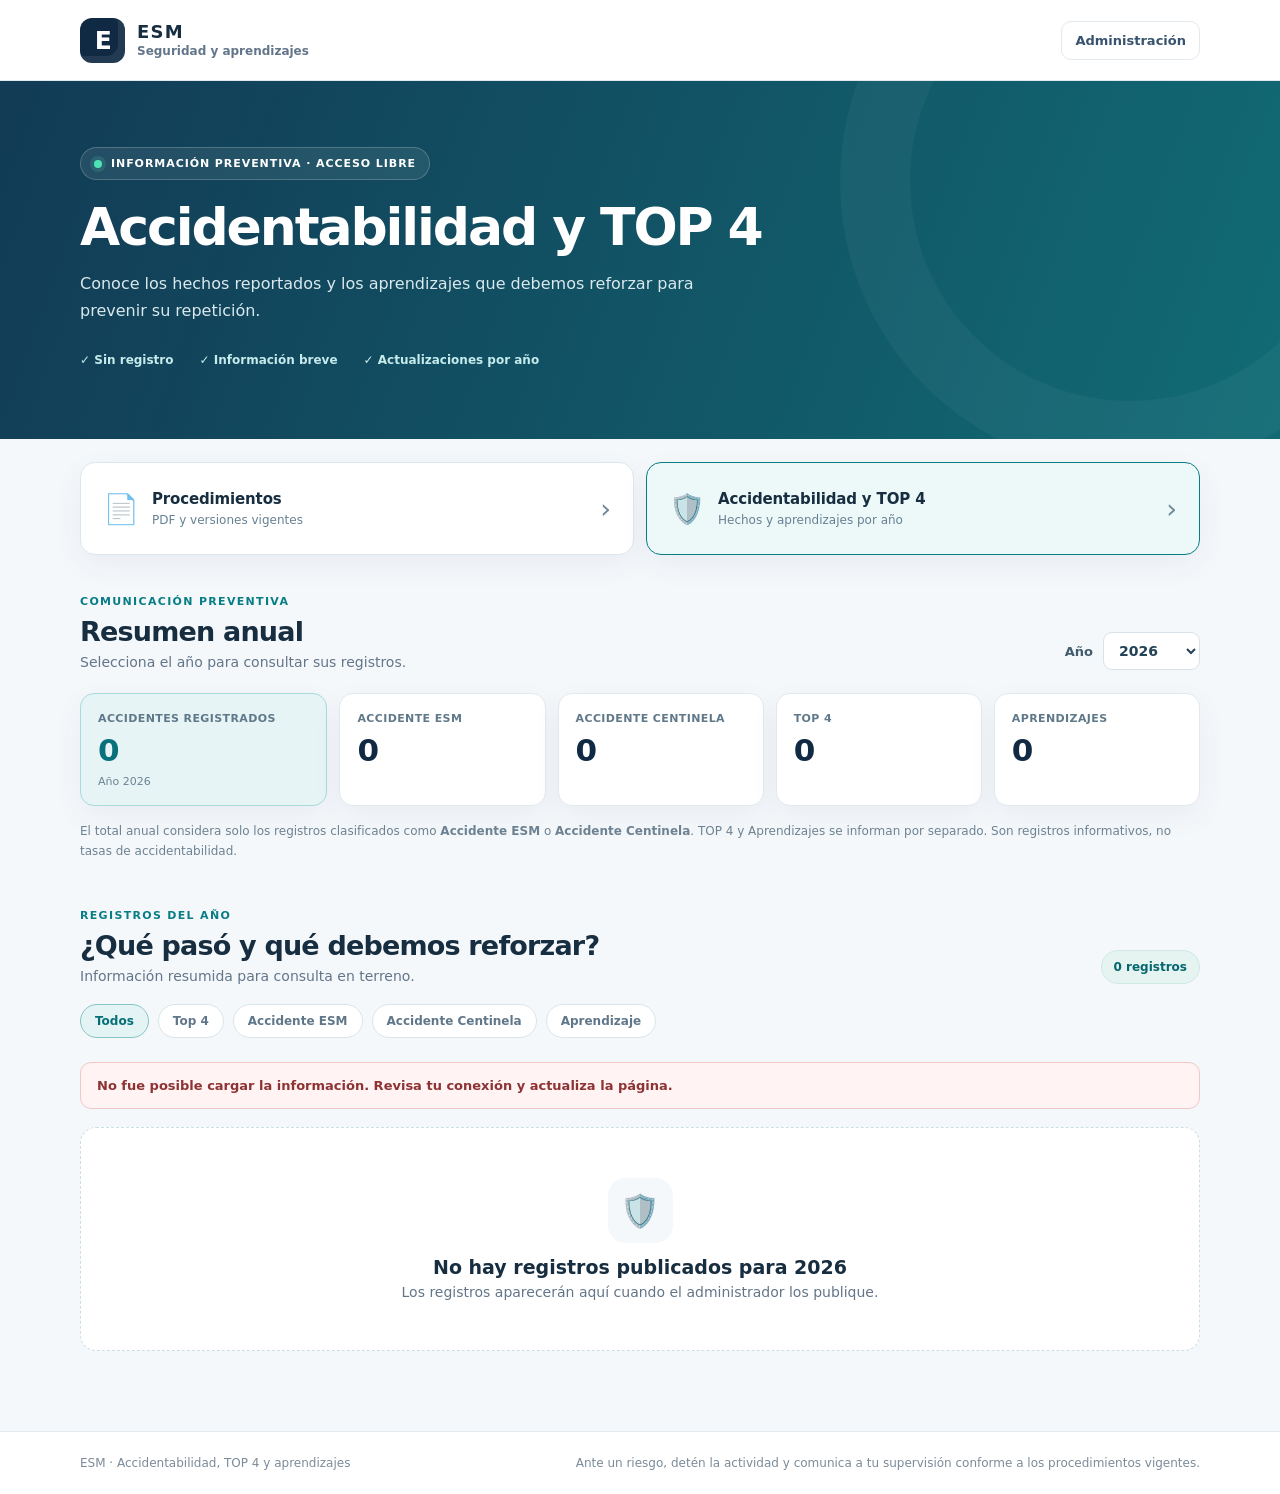
==== accidentabilidad.html @ 7fe54e81 "Primera versión Biblioteca ESM" ====
<!DOCTYPE html>
<html lang="es">
<head>
  <meta charset="UTF-8" />
  <meta name="viewport" content="width=device-width, initial-scale=1" />
  <meta name="theme-color" content="#102a43" />
  <meta name="robots" content="noindex,nofollow" />
  <meta name="description" content="Resumen público de accidentabilidad, TOP 4 y aprendizajes preventivos ESM." />
  <title>Accidentabilidad y TOP 4 | ESM</title>
  <link rel="stylesheet" href="styles.css" />
  <script src="accidentabilidad.js" defer></script>
</head>
<body>
  <header class="site-header">
    <div class="container header-inner">
      <a class="brand" href="./" aria-label="ESM - Biblioteca de procedimientos">
        <span class="brand-mark" aria-hidden="true">E</span>
        <span class="brand-text"><strong>ESM</strong><small>Seguridad y aprendizajes</small></span>
      </a>
      <a class="header-action" href="admin.html">Administración</a>
    </div>
  </header>
  <main>
    <section class="hero hero-incidents">
      <div class="container hero-content">
        <span class="eyebrow"><span class="status-pulse"></span> INFORMACIÓN PREVENTIVA · ACCESO LIBRE</span>
        <h1>Accidentabilidad y TOP 4</h1>
        <p>Conoce los hechos reportados y los aprendizajes que debemos reforzar para prevenir su repetición.</p>
        <div class="hero-details"><span>✓ Sin registro</span><span>✓ Información breve</span><span>✓ Actualizaciones por año</span></div>
      </div>
    </section>
    <nav class="container two-portals" aria-label="Secciones de consulta">
      <a class="portal-card" href="./"><span class="portal-symbol" aria-hidden="true">📄</span><span><strong>Procedimientos</strong><small>PDF y versiones vigentes</small></span><span class="portal-arrow" aria-hidden="true">›</span></a>
      <a class="portal-card active-portal" href="accidentabilidad.html" aria-current="page"><span class="portal-symbol" aria-hidden="true">🛡️</span><span><strong>Accidentabilidad y TOP 4</strong><small>Hechos y aprendizajes por año</small></span><span class="portal-arrow" aria-hidden="true">›</span></a>
    </nav>
    <section class="container content-section" aria-labelledby="incident-heading">
      <div class="section-head section-head-year">
        <div><p class="section-kicker">COMUNICACIÓN PREVENTIVA</p><h2 id="incident-heading">Resumen anual</h2><p class="section-sub">Selecciona el año para consultar sus registros.</p></div>
        <label class="year-picker">Año <select id="year" aria-label="Seleccionar año"></select></label>
      </div>
      <div class="year-stats" aria-live="polite">
        <div class="year-stat feature-stat"><span>ACCIDENTES REGISTRADOS</span><strong id="accidents-total">0</strong><small id="year-label">Total del año</small></div>
        <div class="year-stat"><span>Accidente ESM</span><strong id="accidents-esm">0</strong></div>
        <div class="year-stat"><span>Accidente Centinela</span><strong id="accidents-centinela">0</strong></div>
        <div class="year-stat"><span>TOP 4</span><strong id="count-top4">0</strong></div>
        <div class="year-stat"><span>Aprendizajes</span><strong id="count-learning">0</strong></div>
      </div>
      <p class="definition-note">El total anual considera solo los registros clasificados como <strong>Accidente ESM</strong> o <strong>Accidente Centinela</strong>. TOP 4 y Aprendizajes se informan por separado. Son registros informativos, no tasas de accidentabilidad.</p>
      <div class="section-head incident-section-head">
        <div><p class="section-kicker">REGISTROS DEL AÑO</p><h2>¿Qué pasó y qué debemos reforzar?</h2><p class="section-sub">Información resumida para consulta en terreno.</p></div>
        <div id="incident-counter" class="counter">Cargando...</div>
      </div>
      <div id="incident-filters" class="filter-row" role="group" aria-label="Filtrar registros por clasificación"></div>
      <div id="incident-notice" class="notice" hidden role="status" aria-live="polite"></div>
      <div id="incident-cards" class="incident-grid" aria-live="polite"></div>
      <div id="incident-empty" class="empty-state" hidden>
        <div class="empty-icon" aria-hidden="true">🛡️</div>
        <h3 id="incident-empty-title">Sin registros publicados</h3>
        <p id="incident-empty-detail">Cuando se publiquen novedades aparecerán aquí.</p>
      </div>
    </section>
  </main>
  <footer class="site-footer"><div class="container footer-content"><span>ESM · Accidentabilidad, TOP 4 y aprendizajes</span><span>Ante un riesgo, detén la actividad y comunica a tu supervisión conforme a los procedimientos vigentes.</span></div></footer>
</body>
</html>
---- styles.css ----
:root{color-scheme:light;--navy:#102a43;--navy-2:#163957;--teal:#087d86;--teal-dark:#05666e;--text:#172d40;--muted:#627589;--line:#e1e9ef;--bg:#f5f8fb;--white:#fff;--shadow:0 10px 30px rgba(16,42,67,.055);font-family:Inter,ui-sans-serif,system-ui,-apple-system,"Segoe UI",Roboto,Arial,sans-serif;font-synthesis:none}
*{box-sizing:border-box}html{scroll-behavior:smooth}body{margin:0;color:var(--text);background:var(--bg);-webkit-font-smoothing:antialiased}button,input,textarea,select{font:inherit}button,a{-webkit-tap-highlight-color:transparent}button{cursor:pointer}a{color:inherit;text-decoration:none}[hidden]{display:none!important}.container{width:min(1120px,calc(100% - 40px));margin-inline:auto}.site-header{background:var(--white);border-bottom:1px solid var(--line);position:relative;z-index:2}.header-inner{min-height:80px;display:flex;align-items:center;justify-content:space-between;gap:16px}.brand{display:flex;align-items:center;gap:12px}.brand-mark{width:45px;height:45px;border-radius:12px;background:var(--navy);color:#fff;display:grid;place-items:center;font-weight:900;font-size:25px;letter-spacing:-1.5px;box-shadow:inset -7px -7px 0 rgba(255,255,255,.08)}.brand-text{display:flex;flex-direction:column;line-height:1.25}.brand-text strong{font-size:18px;letter-spacing:.07em}.brand-text small{font-size:12px;color:var(--muted);font-weight:600;white-space:nowrap}.header-action{font-size:13px;color:#38536d;border:1px solid var(--line);border-radius:10px;min-height:39px;display:flex;align-items:center;gap:8px;padding:0 13px;font-weight:700;transition:.15s}.header-action:hover{border-color:#9bc8cc;color:var(--teal)}.header-action svg{width:14px;height:14px;fill:currentColor}.hero{color:#fff;background:linear-gradient(120deg,#102a43,#174a5b 68%,#136b73);overflow:hidden;position:relative}.hero:after{content:"";position:absolute;width:440px;height:440px;border-radius:50%;border:70px solid rgba(255,255,255,.04);right:-140px;top:-190px;pointer-events:none}.hero-content{padding:66px 0 72px;position:relative;z-index:1}.eyebrow{display:inline-flex;align-items:center;gap:9px;font-weight:800;letter-spacing:.085em;font-size:11px;border:1px solid rgba(255,255,255,.2);padding:9px 13px;border-radius:50px;background:rgba(255,255,255,.08)}.status-pulse{height:8px;width:8px;background:#4fe4b6;display:inline-block;border-radius:50%;box-shadow:0 0 0 4px rgba(79,228,182,.15);flex-shrink:0}.hero h1{font-size:clamp(34px,4.3vw,52px);line-height:1.09;letter-spacing:-.04em;max-width:760px;margin:19px 0 14px}.hero p{max-width:670px;line-height:1.7;color:#d9e9ed;font-size:16px;margin:0}.hero-details{display:flex;flex-wrap:wrap;gap:12px 26px;margin-top:29px;font-size:12px;color:#c6ebeb;font-weight:600}.content-section{padding:51px 0 80px;min-height:460px}.section-head{display:flex;justify-content:space-between;align-items:end;gap:12px;margin-bottom:23px}.section-kicker{color:var(--teal);font-size:11px!important;font-weight:900!important;letter-spacing:.12em;margin:0 0 8px!important}.section-head h2{font-size:27px;letter-spacing:-.03em;margin:0 0 7px}.section-sub{color:var(--muted);font-size:14px;margin:0}.counter{color:var(--teal-dark);background:#e5f3f1;border:1px solid #cfe8e5;border-radius:30px;padding:9px 12px;font-weight:800;font-size:12px;white-space:nowrap}.search-wrap{height:62px;background:#fff;border:1px solid #d8e4ec;border-radius:15px;display:flex;align-items:center;gap:14px;padding:0 19px;box-shadow:var(--shadow)}.search-wrap:focus-within{border-color:var(--teal);box-shadow:0 0 0 3px #087d8621}.search-wrap svg{width:21px;height:21px;stroke:#8094a4;stroke-width:2;fill:none;flex-shrink:0}.search-wrap input{border:0;outline:0;width:100%;height:100%;font-size:15px;min-width:0;color:var(--text);background:transparent}.search-wrap input::placeholder{color:#9aa8b3}.clear-search{border:0;background:#f1f4f6;border-radius:8px;font-size:20px;line-height:1;color:#42576b;padding:5px 10px}.filter-row{margin:20px 0 24px;display:flex;gap:9px;flex-wrap:wrap}.filter-chip{font-size:12px;font-weight:800;border:1px solid #d9e5ea;background:#fff;color:#60778a;padding:9px 14px;border-radius:30px}.filter-chip:hover,.filter-chip.active{background:#e4f4f4;color:#056f77;border-color:#87c4c4}.document-grid{display:grid;grid-template-columns:repeat(3,minmax(0,1fr));gap:17px}.document-card{background:#fff;border:1px solid var(--line);border-radius:16px;padding:23px;display:flex;flex-direction:column;gap:14px;box-shadow:var(--shadow);min-height:265px;transition:box-shadow .15s,transform .15s}.document-card:hover{box-shadow:0 18px 30px rgba(16,42,67,.10);transform:translateY(-2px)}.card-top{display:flex;justify-content:space-between;align-items:center;gap:10px}.pdf-mark{width:43px;height:49px;background:#fff3f0;border:1px solid #ffe1d9;color:#c84c31;border-radius:9px;display:flex;align-items:center;justify-content:center;font-size:12px;font-weight:900;position:relative}.pdf-mark:after{content:"";position:absolute;right:0;top:0;border-width:0 10px 10px 0;border-color:transparent #f0c6ba transparent transparent;border-style:solid}.tag{font-size:11px;font-weight:800;border-radius:20px;padding:7px 10px}.tag.current{background:#e5f5f1;color:#087866}.tag.neutral{background:#f0f4f7;color:#536c81}.tag.hidden-tag{background:#fff0e6;color:#9a531b}.doc-category{font-size:11px;font-weight:800;color:var(--teal);letter-spacing:.02em}.document-card h3{font-size:17px;line-height:1.38;letter-spacing:-.015em;margin:0;overflow-wrap:anywhere}.doc-description{color:#738496;line-height:1.48;font-size:13px;margin:0;display:-webkit-box;-webkit-box-orient:vertical;-webkit-line-clamp:2;overflow:hidden}.card-middle{flex:1}.card-bottom{border-top:1px solid #eef2f5;padding-top:14px;display:flex;justify-content:space-between;align-items:center;gap:12px}.doc-meta{font-size:12px;color:#718597;line-height:1.5}.doc-meta strong{display:block;color:#263e51;font-size:13px}.button{display:inline-flex;align-items:center;justify-content:center;gap:7px;min-height:45px;border-radius:11px;padding:10px 17px;font-size:13px;font-weight:800;border:1px solid transparent;text-align:center;transition:.15s;white-space:nowrap}.button.primary{background:#087d86;color:#fff}.button.primary:hover{background:#05666e}.button.secondary{background:#fff;color:#2f5367;border-color:#cedde6}.button.secondary:hover{background:#f2f8fa}.button.small{font-size:12px;min-height:36px;padding:8px 12px;border-radius:9px}.button.danger{color:#a93e3e;border-color:#f2d3d3;background:#fff5f5}.button:disabled{opacity:.55;cursor:wait}.empty-state{border:1px dashed #cbdde5;border-radius:16px;padding:50px 22px;text-align:center;background:#fff}.empty-icon{width:65px;height:65px;border-radius:18px;display:grid;place-items:center;background:#f4f8fa;font-size:32px;margin:0 auto 13px}.empty-state h3{font-size:19px;margin:0 0 6px}.empty-state p{color:var(--muted);font-size:14px;margin:0}.notice{padding:13px 16px;margin:18px 0;border:1px solid #b5dce1;background:#eaf7f9;color:#165d66;font-size:13px;font-weight:650;border-radius:11px;line-height:1.5}.notice.error{border-color:#f0c8c8;background:#fff3f3;color:#8d3333}.notice.success{border-color:#b1dfd3;background:#edf9f3;color:#206a54}.site-footer{border-top:1px solid var(--line);background:#fff;color:#7b8b99}.footer-content{padding:22px 0;display:flex;justify-content:space-between;gap:18px;font-size:12px;line-height:1.5}.pdf-dialog{width:min(1180px,calc(100vw - 24px));max-width:none;max-height:calc(100dvh - 30px);height:min(880px,calc(100dvh - 30px));padding:0;border:0;border-radius:16px;box-shadow:0 28px 100px #0005;overflow:hidden}.pdf-dialog::backdrop{background:#061826bd}.dialog-shell{height:100%;display:flex;flex-direction:column;background:#f7fafb}.dialog-head{display:flex;justify-content:space-between;align-items:start;gap:15px;padding:15px 21px;background:#fff;border-bottom:1px solid var(--line)}.dialog-name{min-width:0}.dialog-name p{font-size:10px;color:#087d86;font-weight:900;letter-spacing:.1em;margin:0 0 5px}.dialog-name h2{font-size:17px;line-height:1.35;margin:0 0 4px;overflow-wrap:anywhere}.dialog-name span{font-size:12px;color:var(--muted)}.icon-button{border:1px solid #dbe3ea;background:#fff;border-radius:10px;width:37px;height:37px;color:#536b7b;font-size:16px;flex-shrink:0}.pdf-dialog iframe{background:#e6ebef;width:100%;height:100%;border:0;flex:1;min-height:0}.dialog-foot{background:#fff;padding:10px 15px;display:flex;justify-content:space-between;align-items:center;gap:10px;border-top:1px solid var(--line);font-size:12px;color:#667e8d}.admin-main{padding:42px 0 78px;min-height:75vh}.admin-title h1{font-size:clamp(29px,3.7vw,38px);letter-spacing:-.04em;margin:8px 0}.admin-title>p{font-size:15px;color:var(--muted);max-width:760px;line-height:1.65;margin:0 0 28px}.panel{background:#fff;border:1px solid var(--line);border-radius:16px;box-shadow:var(--shadow);padding:25px}.connect-panel{max-width:740px}.panel-heading{display:flex;justify-content:space-between;gap:12px;align-items:start;margin-bottom:21px}.panel-heading h2{font-size:19px;letter-spacing:-.02em;margin:0 0 6px}.panel-heading p{margin:0;color:var(--muted);font-size:13px;line-height:1.5}.form-grid{display:grid;grid-template-columns:repeat(2,minmax(0,1fr));gap:17px}.form-grid.stacked{grid-template-columns:1fr}.form-grid label{display:flex;flex-direction:column;gap:8px;font-size:12px;font-weight:800;color:#324e64}.form-grid input,.form-grid textarea,.form-grid select{background:#fff;border:1px solid #d8e3e9;border-radius:10px;padding:12px 13px;min-height:44px;width:100%;color:var(--text);font-size:14px;font-weight:500;outline:0}.form-grid input:focus,.form-grid textarea:focus,.form-grid select:focus{border-color:var(--teal);box-shadow:0 0 0 3px #087d861b}.form-grid textarea{resize:vertical}.form-grid input[type=file]{border-style:dashed;background:#f9fcfc;cursor:pointer;padding:14px 10px}.form-grid small{font-size:11px;color:#7c91a1;font-weight:500}.span-full{grid-column:1/-1}.form-two{display:grid;grid-template-columns:1fr 1fr;gap:14px}.form-actions{display:flex;gap:9px;align-items:center;flex-wrap:wrap}.muted-inline{color:#8999a6;font-weight:500}.required{color:#c55050}.helper{margin-top:23px;padding:16px;background:#f5f8fa;border-radius:10px;border:1px solid #e4ecf0;font-size:12px;line-height:1.7;color:#5e7586}.workspace-top{display:flex;justify-content:space-between;align-items:center;gap:12px;margin:0 0 19px}.connected{display:flex;align-items:center;gap:10px;color:#526e80;font-size:13px;flex-wrap:wrap}.connected strong{color:var(--navy)}.connected .status-pulse{background:#0faf8e;box-shadow:0 0 0 4px #0faf8e20}.stats-grid{display:grid;grid-template-columns:repeat(3,1fr);gap:13px;margin-bottom:18px}.mini-stat{background:#fff;border:1px solid var(--line);border-radius:13px;padding:17px 19px;display:flex;flex-direction:column;gap:4px}.mini-stat strong{font-size:26px;color:var(--navy)}.mini-stat span{color:#7a8e9e;font-size:12px;font-weight:700}.admin-columns{display:grid;grid-template-columns:1fr 1fr;gap:18px;align-items:start}.admin-document-list{display:flex;flex-direction:column;gap:11px;max-height:740px;overflow-y:auto}.admin-item{border:1px solid #e5edf2;border-radius:11px;padding:15px}.admin-item h3{font-size:14px;line-height:1.4;margin:0 0 7px;overflow-wrap:anywhere}.admin-item-meta{display:flex;align-items:center;gap:7px;flex-wrap:wrap;font-size:11px;color:#8093a1}.admin-item-actions{display:flex;flex-wrap:wrap;gap:8px;margin-top:13px}.action-link{border:1px solid #d9e6ed;background:#fff;border-radius:8px;color:#315970;padding:7px 9px;font-size:11px;font-weight:800}.action-link:hover{background:#f1f8fa}.action-link.warning{border-color:#f4d7ca;color:#98542e}.footnote{font-size:12px;color:#8796a2;line-height:1.6;margin-top:20px}.admin-empty{font-size:13px;color:var(--muted);padding:24px 12px;text-align:center;border:1px dashed #d9e5ea;border-radius:11px}
@media(max-width:850px){.document-grid{grid-template-columns:repeat(2,minmax(0,1fr))}.admin-columns{grid-template-columns:1fr}.panel{padding:22px}.footer-content{flex-direction:column;gap:6px}}
@media(max-width:580px){.container{width:min(100% - 28px,1120px)}.header-inner{min-height:69px}.brand-mark{width:39px;height:39px;font-size:22px}.brand-text strong{font-size:16px}.brand-text small{font-size:10px}.header-action{min-height:35px;font-size:11px;padding:0 9px}.hero-content{padding:44px 0 50px}.hero h1{font-size:35px;max-width:330px}.hero p{font-size:14px}.hero-details{gap:9px 13px;margin-top:24px;font-size:11px}.content-section{padding:35px 0 60px}.section-head{align-items:start}.section-head h2{font-size:23px}.counter{font-size:10px;padding:8px 10px}.search-wrap{height:56px;padding:0 14px;gap:9px}.search-wrap input{font-size:13px}.filter-row{gap:7px;margin:16px 0 19px}.filter-chip{font-size:11px;padding:8px 11px}.document-grid{grid-template-columns:1fr;gap:12px}.document-card{min-height:0;padding:18px;gap:10px}.card-bottom{margin-top:1px}.footer-content{padding:17px 0}.pdf-dialog{width:100vw;height:100dvh;max-height:100dvh;border-radius:0}.dialog-head{padding:13px}.dialog-name h2{font-size:15px}.dialog-foot{padding:11px 13px}.dialog-foot span{font-size:11px}.admin-main{padding:29px 0 60px}.panel{padding:18px}.form-grid{grid-template-columns:1fr}.form-two{grid-template-columns:1fr 1fr}.stats-grid{gap:8px}.mini-stat{padding:12px}.mini-stat strong{font-size:22px}.mini-stat span{font-size:10px}.workspace-top{align-items:start}}
@media(prefers-reduced-motion:reduce){*{scroll-behavior:auto!important;transition:none!important}}

/* Doble biblioteca */
.two-portals{display:grid;grid-template-columns:repeat(2,minmax(0,1fr));gap:12px;padding-top:23px}
.portal-card{background:#fff;border:1px solid #dae7ef;box-shadow:var(--shadow);border-radius:15px;display:flex;align-items:center;gap:13px;padding:19px 22px;min-height:93px;transition:border-color .15s,transform .15s}
.portal-card:hover{border-color:#69b4b7;transform:translateY(-1px)}
.portal-card.active-portal{border-color:#087d86;background:#edf8f8}
.portal-symbol{font-size:29px;flex:0 0 35px;text-align:center}
.portal-card strong{display:block;font-weight:800;letter-spacing:-.01em;font-size:15px}
.portal-card small{display:block;color:#668193;margin-top:5px;font-size:12px}
.portal-arrow{margin-left:auto;color:#6b8997;font-size:27px;font-weight:300}
.two-portals+.content-section{padding-top:40px}
.hero-incidents{background:linear-gradient(110deg,#123b55 0%,#116b75 100%)}
.year-stats{display:grid;grid-template-columns:1.2fr repeat(4,1fr);gap:12px;margin:20px 0 16px}
.year-stat{background:#fff;border:1px solid var(--line);border-radius:14px;padding:17px;box-shadow:var(--shadow);display:flex;flex-direction:column;gap:9px}
.year-stat span{font-size:11px;font-weight:800;color:#60798a;line-height:1.4;text-transform:uppercase;letter-spacing:.035em}
.year-stat strong{color:var(--navy);font-size:31px;line-height:1}
.year-stat small{color:#6b8293;font-size:11px}
.feature-stat{background:#e6f4f5;border-color:#a6dadc}
.feature-stat strong{color:#08717b}
.year-picker{display:inline-flex;gap:10px;align-items:center;font-size:13px;font-weight:800;color:#405c6d}
.year-picker select{border:1px solid #d8e3e9;border-radius:9px;padding:9px 25px 9px 11px;background:#fff;font-size:14px;font-weight:700;color:#234256}
.definition-note{font-size:12px;line-height:1.6;color:#6c8292;margin:10px 0 48px}
.incident-section-head{margin-bottom:12px}
.incident-grid{display:grid;grid-template-columns:repeat(2,minmax(0,1fr));gap:16px}
.incident-card{background:#fff;border:1px solid #dfe9ee;border-radius:15px;padding:22px;box-shadow:var(--shadow);display:flex;flex-direction:column;gap:17px}
.incident-card-header{display:flex;align-items:center;justify-content:space-between;gap:10px;flex-wrap:wrap}
.incident-type{font-size:11px;font-weight:800;padding:7px 10px;border-radius:8px;background:#ecf6f8;color:#176c78}
.incident-type.type-1{background:#fff2e7;color:#9b5a24}
.incident-type.type-2{background:#fff1f1;color:#a04a4a}
.incident-type.type-3{background:#f1f2fc;color:#525a9d}
.incident-date{font-size:11px;font-weight:750;color:#597689}
.incident-field{display:flex;flex-direction:column;gap:5px}
.incident-field-label{font-size:10px;letter-spacing:.075em;font-weight:850;color:#6d8696}
.incident-field p{font-size:13px;line-height:1.65;white-space:pre-wrap;overflow-wrap:anywhere;margin:0}
.lesson-field{padding-top:15px;border-top:1px solid #e2e9ec}
.lesson-field .incident-field-label{color:#087d86}
.admin-tabs{display:flex;gap:10px;border-bottom:1px solid #e0e8ef;margin:0 0 22px;padding-bottom:13px;flex-wrap:wrap}
.tab-button{border:1px solid #d9e6ec;border-radius:10px;background:#fff;color:#506b7e;padding:12px 19px;font-size:13px;font-weight:800}
.tab-button.active{border-color:#087d86;background:#ecf8f8;color:#087d86}
.tab-button:hover{border-color:#087d86}
@media(max-width:900px){.year-stats{grid-template-columns:repeat(3,minmax(0,1fr))}.feature-stat{grid-column:span 2}}
@media(max-width:640px){.two-portals{grid-template-columns:1fr;gap:9px;padding-top:15px}.portal-card{padding:13px 16px;min-height:69px}.portal-card strong{font-size:14px}.portal-card small{font-size:11px}.portal-symbol{font-size:23px}.two-portals+.content-section{padding-top:26px}.year-stats{grid-template-columns:repeat(2,minmax(0,1fr));gap:8px}.feature-stat{grid-column:span 2}.year-stat{padding:12px}.year-stat strong{font-size:27px}.year-stat span{font-size:10px}.definition-note{margin-bottom:35px}.section-head-year{align-items:center}.incident-grid{grid-template-columns:1fr}.incident-card{padding:18px}.tab-button{width:100%;text-align:left}}

.qr-main{padding-top:43px;padding-bottom:65px}.qr-grid{display:grid;grid-template-columns:repeat(2,minmax(0,1fr));gap:18px}.qr-panel{text-align:center}.qr-panel h2{font-size:20px;margin:2px 0 6px}.qr-panel>p{font-size:13px;color:#617b8c}.qr-canvas{display:grid;place-items:center;width:fit-content;max-width:100%;margin:18px auto;background:#fff;padding:14px;border:1px solid #e2e8ec}.qr-canvas img,.qr-canvas canvas{max-width:100%;height:auto}.qr-url{font-size:11px!important;line-height:1.5;overflow-wrap:anywhere;min-height:45px}.qr-panel button{width:100%}@media(max-width:640px){.qr-grid{grid-template-columns:1fr}}

.header-links{display:flex;align-items:center;gap:7px;flex-wrap:wrap;justify-content:end}@media(max-width:480px){.header-links .header-action{font-size:10px;padding:0 7px}}
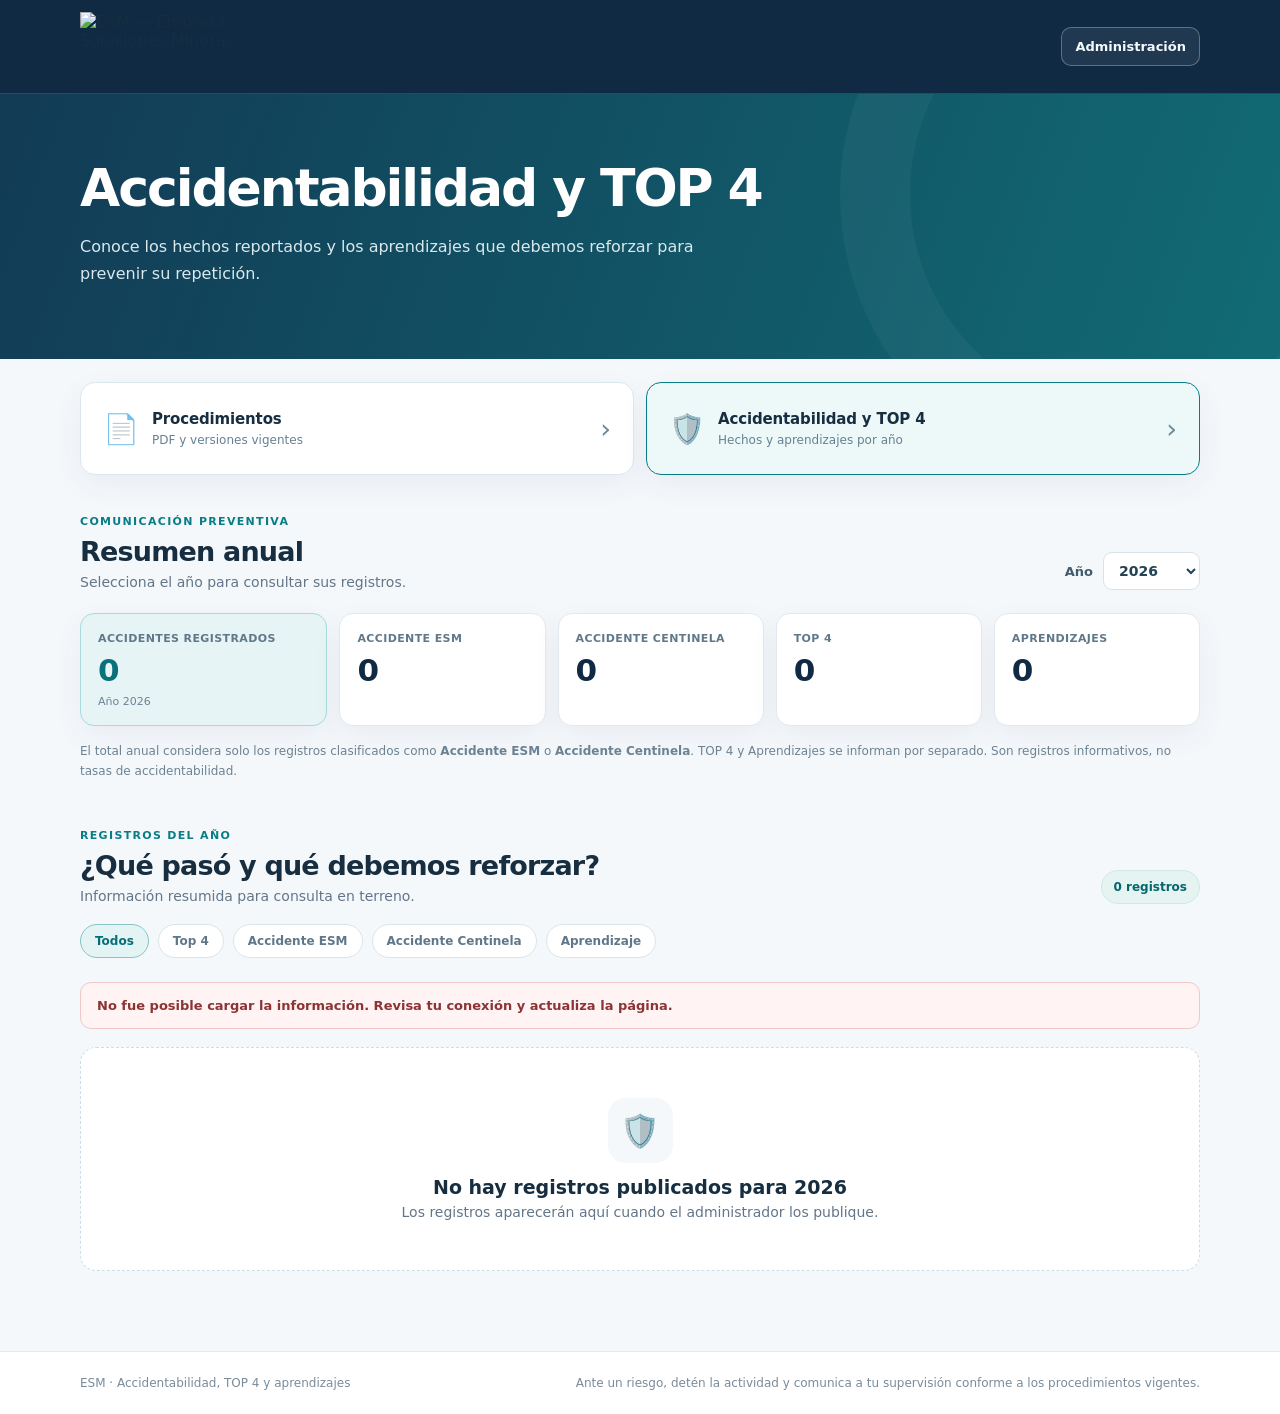
==== commit bba6723b: "Add files via upload" ====
--- a/accidentabilidad.html
+++ b/accidentabilidad.html
@@ -14,8 +14,7 @@
   <header class="site-header">
     <div class="container header-inner">
       <a class="brand" href="./" aria-label="ESM - Biblioteca de procedimientos">
-        <span class="brand-mark" aria-hidden="true">E</span>
-        <span class="brand-text"><strong>ESM</strong><small>Seguridad y aprendizajes</small></span>
+        <img class="brand-logo" src="assets/logo-esm-blanco.png" alt="ESM — Empresa Soluciones Mineras" width="575" height="202" />
       </a>
       <a class="header-action" href="admin.html">Administración</a>
     </div>
@@ -23,10 +22,8 @@
   <main>
     <section class="hero hero-incidents">
       <div class="container hero-content">
-        <span class="eyebrow"><span class="status-pulse"></span> INFORMACIÓN PREVENTIVA · ACCESO LIBRE</span>
         <h1>Accidentabilidad y TOP 4</h1>
         <p>Conoce los hechos reportados y los aprendizajes que debemos reforzar para prevenir su repetición.</p>
-        <div class="hero-details"><span>✓ Sin registro</span><span>✓ Información breve</span><span>✓ Actualizaciones por año</span></div>
       </div>
     </section>
     <nav class="container two-portals" aria-label="Secciones de consulta">
--- a/styles.css
+++ b/styles.css
@@ -49,3 +49,56 @@
 .qr-main{padding-top:43px;padding-bottom:65px}.qr-grid{display:grid;grid-template-columns:repeat(2,minmax(0,1fr));gap:18px}.qr-panel{text-align:center}.qr-panel h2{font-size:20px;margin:2px 0 6px}.qr-panel>p{font-size:13px;color:#617b8c}.qr-canvas{display:grid;place-items:center;width:fit-content;max-width:100%;margin:18px auto;background:#fff;padding:14px;border:1px solid #e2e8ec}.qr-canvas img,.qr-canvas canvas{max-width:100%;height:auto}.qr-url{font-size:11px!important;line-height:1.5;overflow-wrap:anywhere;min-height:45px}.qr-panel button{width:100%}@media(max-width:640px){.qr-grid{grid-template-columns:1fr}}
 
 .header-links{display:flex;align-items:center;gap:7px;flex-wrap:wrap;justify-content:end}@media(max-width:480px){.header-links .header-action{font-size:10px;padding:0 7px}}
+
+
+/* =========================================================
+   Actualizacion visual ESM — 20-11-2026
+   No modifica las funciones ni los datos de la biblioteca.
+   ========================================================= */
+.site-header{
+  background:#102a43;
+  border-bottom:1px solid rgba(255,255,255,.13);
+}
+.header-inner{min-height:93px}
+.brand{display:inline-flex;align-items:center;min-height:68px}
+.brand-logo{display:block;width:198px;max-width:46vw;height:auto;max-height:76px;object-fit:contain;object-position:left center}
+.header-action{
+  background:rgba(255,255,255,.07);
+  color:#f4fbff;
+  border-color:rgba(255,255,255,.28);
+}
+.header-action:hover,.header-action:focus-visible{
+  background:rgba(255,255,255,.15);
+  color:#fff;
+  border-color:rgba(255,255,255,.7);
+}
+.hero:not(.hero-incidents){
+  background-image:
+    linear-gradient(90deg,rgba(8,29,48,.98) 0%,rgba(10,39,58,.94) 34%,rgba(12,53,68,.70) 64%,rgba(12,63,74,.29) 100%),
+    url("assets/enex-mineria.jpg");
+  background-size:cover;
+  background-position:center,center 73%;
+  background-repeat:no-repeat;
+}
+.hero:not(.hero-incidents)::after{display:none}
+.hero:not(.hero-incidents) .hero-content{padding:82px 0 87px}
+.hero:not(.hero-incidents) h1{max-width:690px;margin:0 0 18px;text-shadow:0 2px 18px rgba(0,0,0,.25)}
+.hero:not(.hero-incidents) p{max-width:620px;color:#f2f7fa;text-shadow:0 1px 12px rgba(0,0,0,.35)}
+.hero-incidents .hero-content{padding:66px 0 72px}
+.hero-incidents h1{margin:0 0 16px}
+@media(max-width:700px){
+  .header-inner{min-height:77px}
+  .brand-logo{width:151px;max-height:61px}
+  .hero:not(.hero-incidents){
+    background-image:
+      linear-gradient(90deg,rgba(7,29,48,.96) 0%,rgba(9,39,58,.87) 61%,rgba(12,54,70,.62) 100%),
+      url("assets/enex-mineria.jpg");
+    background-position:center,68% 75%;
+  }
+  .hero:not(.hero-incidents) .hero-content{padding:56px 0 62px}
+  .hero-incidents .hero-content{padding:52px 0 59px}
+}
+@media(max-width:360px){
+  .brand-logo{width:133px}
+  .header-action{font-size:10px;padding-inline:8px}
+}
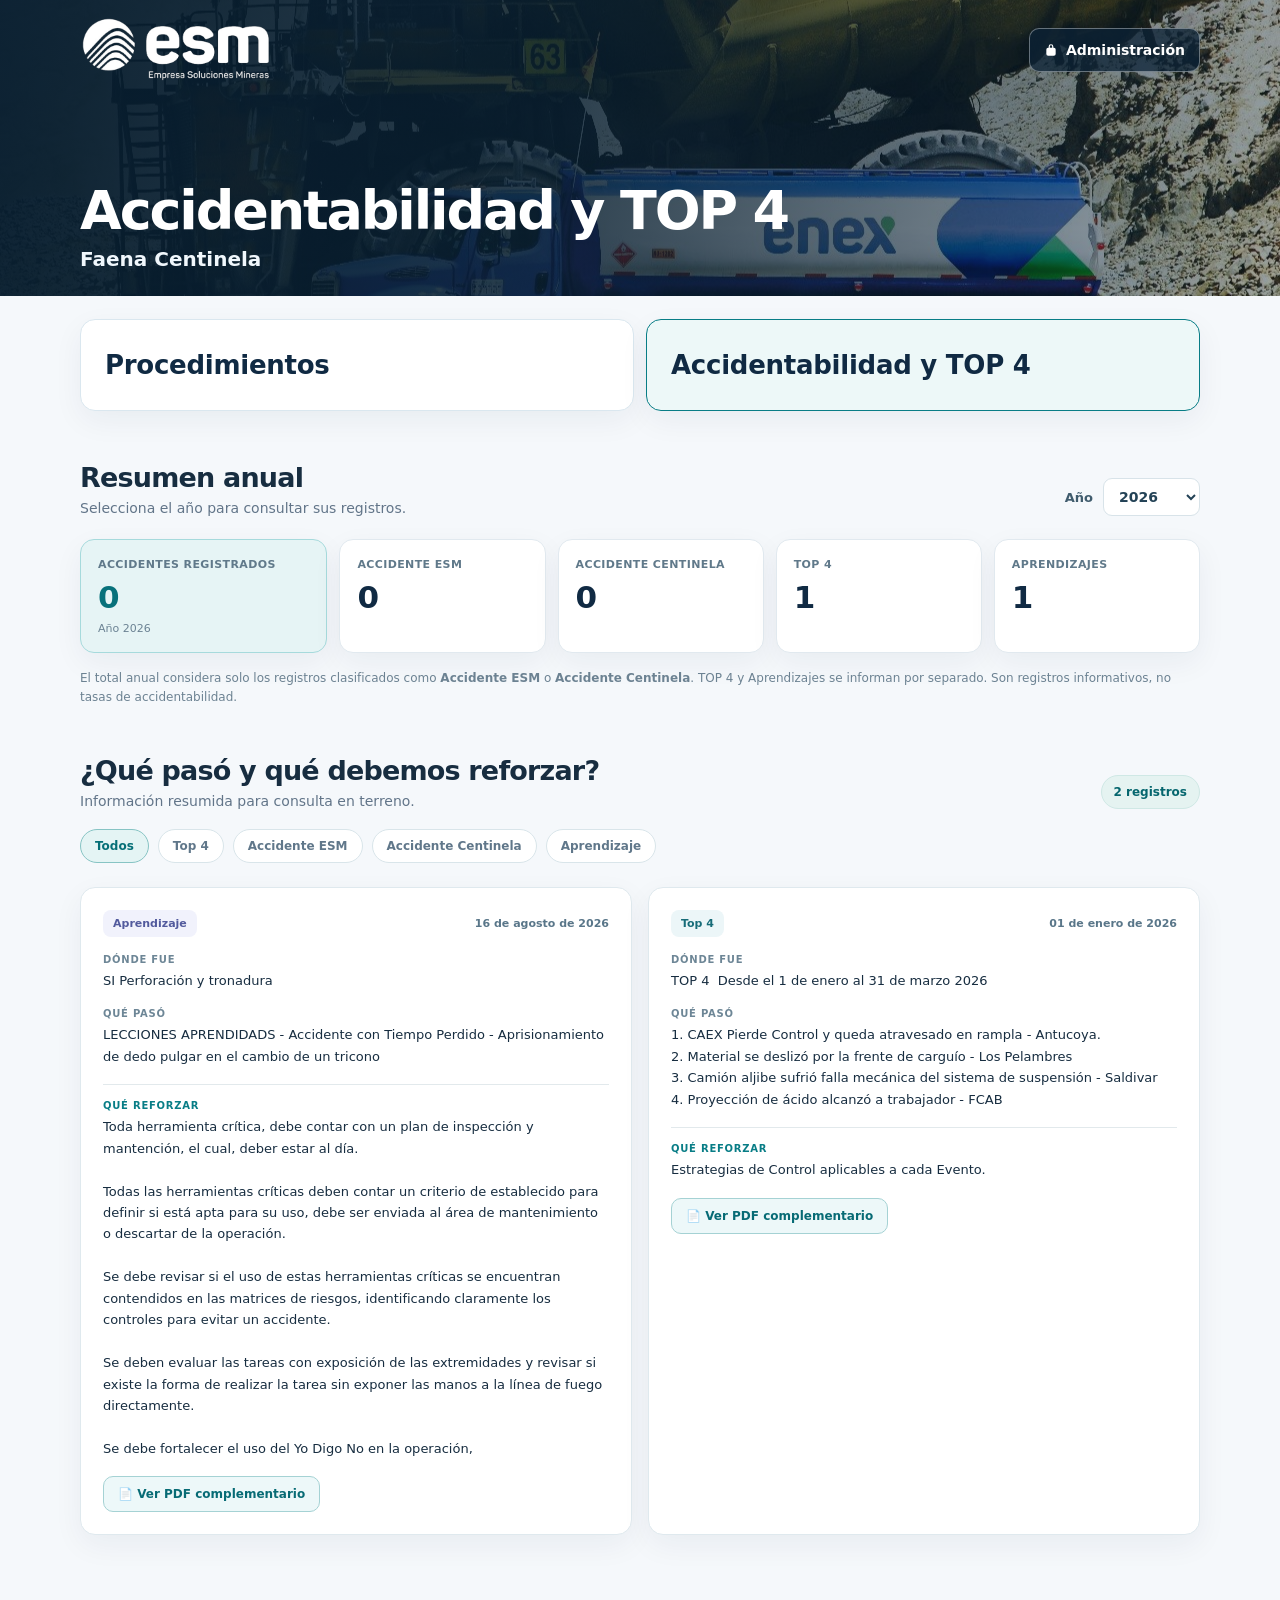
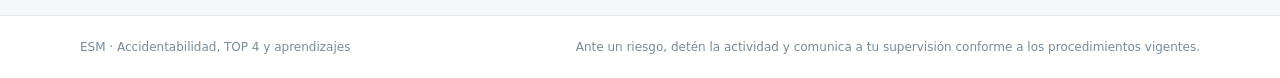
==== commit 5cd83fcf: "Add files via upload" ====
--- a/accidentabilidad.html
+++ b/accidentabilidad.html
@@ -8,31 +8,30 @@
   <meta name="description" content="Resumen público de accidentabilidad, TOP 4 y aprendizajes preventivos ESM." />
   <title>Accidentabilidad y TOP 4 | ESM</title>
   <link rel="stylesheet" href="styles.css" />
+  <link rel="stylesheet" href="portada.css?v=2" />
   <script src="accidentabilidad.js" defer></script>
 </head>
 <body>
-  <header class="site-header">
+  <header class="portada-hero">
     <div class="container header-inner">
-      <a class="brand" href="./" aria-label="ESM - Biblioteca de procedimientos">
+      <a class="brand" href="./" aria-label="Biblioteca ESM - Inicio">
         <img class="brand-logo" src="assets/logo-esm-blanco.png" alt="ESM — Empresa Soluciones Mineras" width="575" height="202" />
       </a>
-      <a class="header-action" href="admin.html">Administración</a>
+      <a class="header-action" href="admin.html"><svg viewBox="0 0 24 24" aria-hidden="true"><path d="M12 2a4 4 0 0 1 4 4v2h1a3 3 0 0 1 3 3v8a3 3 0 0 1-3 3H7a3 3 0 0 1-3-3v-8a3 3 0 0 1 3-3h1V6a4 4 0 0 1 4-4Zm-2 6h4V6a2 2 0 0 0-4 0v2Z"/></svg><span>Administración</span></a>
+    </div>
+    <div class="container portada-titulo">
+      <h1>Accidentabilidad y TOP 4</h1>
+      <p class="portada-faena">Faena Centinela</p>
     </div>
   </header>
   <main>
-    <section class="hero hero-incidents">
-      <div class="container hero-content">
-        <h1>Accidentabilidad y TOP 4</h1>
-        <p>Conoce los hechos reportados y los aprendizajes que debemos reforzar para prevenir su repetición.</p>
-      </div>
-    </section>
-    <nav class="container two-portals" aria-label="Secciones de consulta">
-      <a class="portal-card" href="./"><span class="portal-symbol" aria-hidden="true">📄</span><span><strong>Procedimientos</strong><small>PDF y versiones vigentes</small></span><span class="portal-arrow" aria-hidden="true">›</span></a>
-      <a class="portal-card active-portal" href="accidentabilidad.html" aria-current="page"><span class="portal-symbol" aria-hidden="true">🛡️</span><span><strong>Accidentabilidad y TOP 4</strong><small>Hechos y aprendizajes por año</small></span><span class="portal-arrow" aria-hidden="true">›</span></a>
+    <nav class="container two-portals portada-accesos" aria-label="Secciones de consulta">
+      <a class="portal-card" href="./"><strong>Procedimientos</strong></a>
+      <a class="portal-card active-portal" href="accidentabilidad.html" aria-current="page"><strong>Accidentabilidad y TOP 4</strong></a>
     </nav>
     <section class="container content-section" aria-labelledby="incident-heading">
       <div class="section-head section-head-year">
-        <div><p class="section-kicker">COMUNICACIÓN PREVENTIVA</p><h2 id="incident-heading">Resumen anual</h2><p class="section-sub">Selecciona el año para consultar sus registros.</p></div>
+        <div><h2 id="incident-heading">Resumen anual</h2><p class="section-sub">Selecciona el año para consultar sus registros.</p></div>
         <label class="year-picker">Año <select id="year" aria-label="Seleccionar año"></select></label>
       </div>
       <div class="year-stats" aria-live="polite">
@@ -44,7 +43,7 @@
       </div>
       <p class="definition-note">El total anual considera solo los registros clasificados como <strong>Accidente ESM</strong> o <strong>Accidente Centinela</strong>. TOP 4 y Aprendizajes se informan por separado. Son registros informativos, no tasas de accidentabilidad.</p>
       <div class="section-head incident-section-head">
-        <div><p class="section-kicker">REGISTROS DEL AÑO</p><h2>¿Qué pasó y qué debemos reforzar?</h2><p class="section-sub">Información resumida para consulta en terreno.</p></div>
+        <div><h2>¿Qué pasó y qué debemos reforzar?</h2><p class="section-sub">Información resumida para consulta en terreno.</p></div>
         <div id="incident-counter" class="counter">Cargando...</div>
       </div>
       <div id="incident-filters" class="filter-row" role="group" aria-label="Filtrar registros por clasificación"></div>
--- a/styles.css
+++ b/styles.css
@@ -102,3 +102,10 @@
   .brand-logo{width:133px}
   .header-action{font-size:10px;padding-inline:8px}
 }
+
+/* PDF opcional para Accidentabilidad y TOP 4 (solo aparece cuando existe adjunto) */
+.incident-pdf-link{display:inline-flex;align-items:center;justify-content:center;align-self:flex-start;gap:8px;padding:10px 14px;border:1px solid #a5d2d4;border-radius:10px;background:#edf8f9;color:#076b75;font-size:12px;font-weight:800;text-decoration:none;transition:background .15s}
+.incident-pdf-link:hover,.incident-pdf-link:focus-visible{background:#d9f1f3;outline-offset:3px}
+.pdf-remove-label{flex-direction:row!important;align-items:flex-start!important;gap:10px!important;font-size:12px!important;font-weight:600!important;color:#546e7f!important;line-height:1.5}
+.pdf-remove-label[hidden]{display:none!important}
+.pdf-remove-label input[type=checkbox]{width:17px;height:17px;min-height:17px;flex:0 0 17px;margin-top:1px;accent-color:#087d86}
--- a/portada.css
+++ b/portada.css
@@ -0,0 +1,130 @@
+/* Cabecera y navegación de las dos páginas públicas de la Biblioteca ESM. */
+.portada-hero {
+  display: flex;
+  flex-direction: column;
+  min-block-size: clamp(16.75rem, 25vw, 18.5rem);
+  color: #fff;
+  background-color: #102a43;
+  background-image:
+    linear-gradient(100deg, rgba(7, 29, 47, .97) 0%, rgba(8, 31, 48, .86) 43%, rgba(9, 34, 53, .38) 100%),
+    url("assets/enex-mineria.jpg");
+  background-size: cover;
+  background-position: center, center 74%;
+  background-repeat: no-repeat;
+}
+
+.portada-hero .header-inner {
+  min-block-size: 0;
+  padding-block: 1rem .5rem;
+}
+
+.portada-hero .brand {
+  min-block-size: 0;
+  flex: 0 1 auto;
+}
+
+.portada-hero .brand-logo {
+  display: block;
+  inline-size: clamp(8rem, 16vw, 12rem);
+  max-inline-size: 100%;
+  block-size: auto;
+  max-block-size: none;
+}
+
+.portada-hero .header-action {
+  flex: none;
+  min-block-size: 2.75rem;
+  padding-inline: .875rem;
+  border-color: rgba(255, 255, 255, .36);
+  background: rgba(12, 35, 55, .76);
+  color: #fff;
+  font-size: .875rem;
+}
+
+.portada-hero .header-action:hover {
+  border-color: #fff;
+  background: #163957;
+}
+
+.portada-titulo {
+  margin-block-start: auto;
+  padding-block: 1.75rem 1.5rem;
+}
+
+.portada-titulo h1 {
+  max-inline-size: 47rem;
+  margin: 0;
+  font-size: clamp(2.1rem, 4.45vw, 3.375rem);
+  font-weight: 800;
+  line-height: 1.08;
+  letter-spacing: -.04em;
+  text-wrap: balance;
+}
+
+.portada-faena {
+  margin: .375rem 0 0;
+  color: #f0f7fc;
+  font-size: clamp(1rem, 1.8vw, 1.25rem);
+  font-weight: 600;
+  line-height: 1.3;
+}
+
+.portada-accesos .portal-card {
+  min-block-size: 5.75rem;
+  padding: 1rem 1.5rem;
+}
+
+.portada-accesos .portal-card strong {
+  color: #102a43;
+  font-size: clamp(1.1rem, 2.2vw, 1.625rem);
+  line-height: 1.18;
+}
+
+.portada-accesos .portal-card[aria-current="page"] {
+  border-color: #087d86;
+  background: #edf8f8;
+}
+
+.portada-hero a:focus-visible,
+.portada-accesos a:focus-visible {
+  outline: 3px solid currentColor;
+  outline-offset: 4px;
+}
+
+.portada-hero a:focus-visible {
+  color: #fff;
+}
+
+.portada-accesos + .content-section {
+  padding-block-start: clamp(1.75rem, 4vw, 3.5rem);
+}
+
+@media (max-width: 640px) {
+  .portada-hero {
+    min-block-size: 15rem;
+    background-position: center, 67% 68%;
+  }
+
+  .portada-hero .header-inner {
+    gap: .75rem;
+    padding-block: .75rem;
+  }
+
+  .portada-hero .header-action {
+    padding-inline: .625rem;
+    font-size: .8125rem;
+  }
+
+  .portada-titulo {
+    padding-block: 1.25rem 1.125rem;
+  }
+
+  .portada-titulo h1 {
+    max-inline-size: 15ch;
+  }
+
+  .portada-accesos .portal-card {
+    min-block-size: 3.5rem;
+    padding-inline: 1rem;
+  }
+}
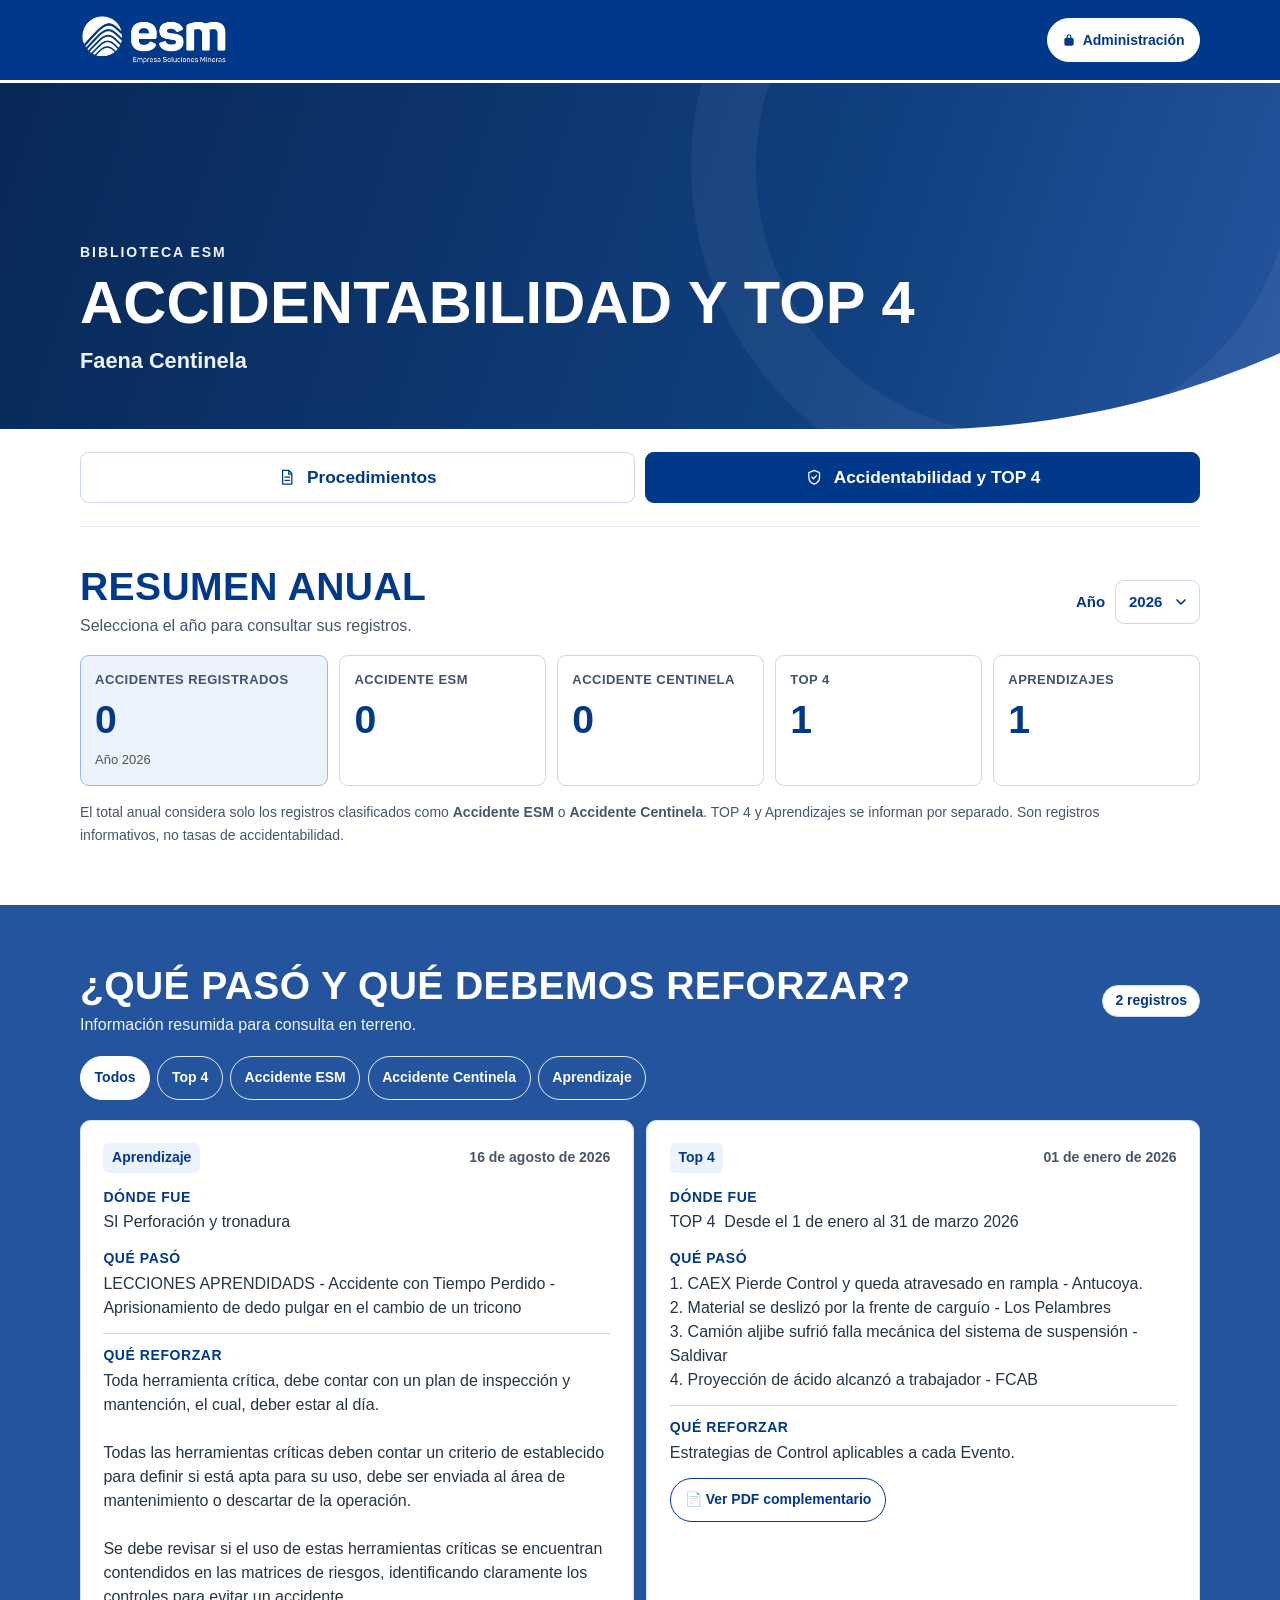
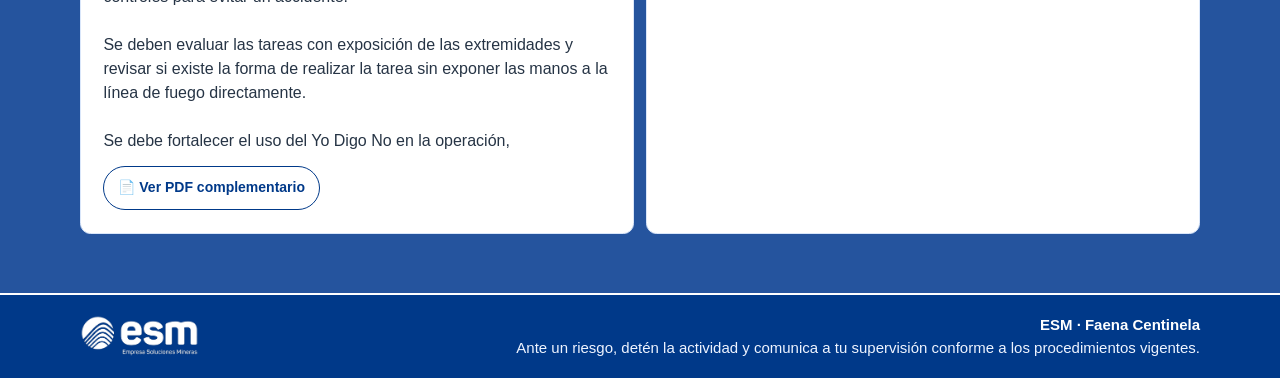
==== commit 7008f6d2: "Add files via upload" ====
--- a/accidentabilidad.html
+++ b/accidentabilidad.html
@@ -1,35 +1,42 @@
 <!DOCTYPE html>
-<html lang="es">
+<html lang="es-CL">
 <head>
   <meta charset="UTF-8" />
   <meta name="viewport" content="width=device-width, initial-scale=1" />
-  <meta name="theme-color" content="#102a43" />
+  <meta name="theme-color" content="#003989" />
   <meta name="robots" content="noindex,nofollow" />
   <meta name="description" content="Resumen público de accidentabilidad, TOP 4 y aprendizajes preventivos ESM." />
   <title>Accidentabilidad y TOP 4 | ESM</title>
   <link rel="stylesheet" href="styles.css" />
-  <link rel="stylesheet" href="portada.css?v=2" />
+  <link rel="stylesheet" href="portada.css?v=esm-4" />
   <script src="accidentabilidad.js" defer></script>
 </head>
-<body>
-  <header class="portada-hero">
+<body class="esm-publica">
+  <a class="esm-salto" href="#contenido">Ir al contenido</a>
+  <header class="esm-barra">
     <div class="container header-inner">
       <a class="brand" href="./" aria-label="Biblioteca ESM - Inicio">
         <img class="brand-logo" src="assets/logo-esm-blanco.png" alt="ESM — Empresa Soluciones Mineras" width="575" height="202" />
       </a>
       <a class="header-action" href="admin.html"><svg viewBox="0 0 24 24" aria-hidden="true"><path d="M12 2a4 4 0 0 1 4 4v2h1a3 3 0 0 1 3 3v8a3 3 0 0 1-3 3H7a3 3 0 0 1-3-3v-8a3 3 0 0 1 3-3h1V6a4 4 0 0 1 4-4Zm-2 6h4V6a2 2 0 0 0-4 0v2Z"/></svg><span>Administración</span></a>
     </div>
-    <div class="container portada-titulo">
-      <h1>Accidentabilidad y TOP 4</h1>
-      <p class="portada-faena">Faena Centinela</p>
-    </div>
   </header>
-  <main>
-    <nav class="container two-portals portada-accesos" aria-label="Secciones de consulta">
-      <a class="portal-card" href="./"><strong>Procedimientos</strong></a>
-      <a class="portal-card active-portal" href="accidentabilidad.html" aria-current="page"><strong>Accidentabilidad y TOP 4</strong></a>
+  <main id="contenido" tabindex="-1">
+    <section class="esm-portada esm-portada--accidentabilidad" aria-labelledby="titulo-portada">
+      <div class="container esm-portada-interior">
+        <div class="esm-portada-texto">
+          <p class="esm-ceja">Biblioteca ESM</p>
+          <h1 id="titulo-portada">Accidentabilidad y TOP 4</h1>
+          <p class="esm-faena">Faena Centinela</p>
+        </div>
+      </div>
+      <svg class="esm-curva" viewBox="0 0 400 96" preserveAspectRatio="none" aria-hidden="true" focusable="false"><path d="M0 96C168 96 294 54 400 0V96Z" fill="#fff"/></svg>
+    </section>
+    <nav class="container esm-navegacion" aria-label="Secciones de consulta">
+      <a class="esm-seccion-enlace" href="./"><svg viewBox="0 0 24 24" aria-hidden="true" focusable="false"><path d="M6 3h8l4 4v14H6zM14 3v5h4M9 12h6M9 16h6"/></svg><span>Procedimientos</span></a>
+      <a class="esm-seccion-enlace" href="accidentabilidad.html" aria-current="page"><svg viewBox="0 0 24 24" aria-hidden="true" focusable="false"><path d="M12 3 5 6v6c0 4 2.8 7.3 7 9 4.2-1.7 7-5 7-9V6ZM9 12l2 2 4-4"/></svg><span>Accidentabilidad y TOP 4</span></a>
     </nav>
-    <section class="container content-section" aria-labelledby="incident-heading">
+    <section class="container esm-resumen" aria-labelledby="incident-heading">
       <div class="section-head section-head-year">
         <div><h2 id="incident-heading">Resumen anual</h2><p class="section-sub">Selecciona el año para consultar sus registros.</p></div>
         <label class="year-picker">Año <select id="year" aria-label="Seleccionar año"></select></label>
@@ -42,20 +49,28 @@
         <div class="year-stat"><span>Aprendizajes</span><strong id="count-learning">0</strong></div>
       </div>
       <p class="definition-note">El total anual considera solo los registros clasificados como <strong>Accidente ESM</strong> o <strong>Accidente Centinela</strong>. TOP 4 y Aprendizajes se informan por separado. Son registros informativos, no tasas de accidentabilidad.</p>
+    </section>
+    <section class="esm-franja" aria-labelledby="registros-titulo">
+      <div class="container esm-seccion">
       <div class="section-head incident-section-head">
-        <div><h2>¿Qué pasó y qué debemos reforzar?</h2><p class="section-sub">Información resumida para consulta en terreno.</p></div>
-        <div id="incident-counter" class="counter">Cargando...</div>
+        <div><h2 id="registros-titulo">¿Qué pasó y qué debemos reforzar?</h2><p class="section-sub">Información resumida para consulta en terreno.</p></div>
+        <div id="incident-counter" class="counter" aria-live="polite">Cargando...</div>
       </div>
       <div id="incident-filters" class="filter-row" role="group" aria-label="Filtrar registros por clasificación"></div>
       <div id="incident-notice" class="notice" hidden role="status" aria-live="polite"></div>
       <div id="incident-cards" class="incident-grid" aria-live="polite"></div>
       <div id="incident-empty" class="empty-state" hidden>
-        <div class="empty-icon" aria-hidden="true">🛡️</div>
         <h3 id="incident-empty-title">Sin registros publicados</h3>
         <p id="incident-empty-detail">Cuando se publiquen novedades aparecerán aquí.</p>
       </div>
+      </div>
     </section>
   </main>
-  <footer class="site-footer"><div class="container footer-content"><span>ESM · Accidentabilidad, TOP 4 y aprendizajes</span><span>Ante un riesgo, detén la actividad y comunica a tu supervisión conforme a los procedimientos vigentes.</span></div></footer>
+  <footer class="esm-pie">
+    <div class="container esm-pie-interior">
+      <img src="assets/logo-esm-blanco.png" width="575" height="202" alt="" loading="lazy" />
+      <p><strong>ESM · Faena Centinela</strong><span>Ante un riesgo, detén la actividad y comunica a tu supervisión conforme a los procedimientos vigentes.</span></p>
+    </div>
+  </footer>
 </body>
 </html>
--- a/portada.css
+++ b/portada.css
@@ -1,130 +1,539 @@
-/* Cabecera y navegación de las dos páginas públicas de la Biblioteca ESM. */
-.portada-hero {
+/* Tema corporativo para las vistas públicas de Biblioteca ESM. */
+.esm-publica {
+  --esm-azul: #003989;
+  --esm-documentos: #25549e;
+  --esm-azul-claro: #edf3fd;
+  --esm-blanco-tenue: #eef4ff;
+  --esm-foco: var(--esm-azul);
+  --text: #263445;
+  --muted: #47566a;
+  --line: #cbd7e6;
+  background: #fff;
+  color: var(--text);
+  font-family: Lato, "Segoe UI", Arial, sans-serif;
+  font-size: 1rem;
+  line-height: 1.55;
+}
+
+.esm-publica .container {
+  width: min(70rem, calc(100% - clamp(2rem, 6vw, 5rem)));
+}
+
+.esm-publica :focus-visible {
+  outline: 3px solid var(--esm-foco);
+  outline-offset: 4px;
+}
+
+.esm-salto {
+  position: fixed;
+  z-index: 10;
+  inset-block-start: .65rem;
+  inset-inline-start: .65rem;
+  padding: .55rem .9rem;
+  border-radius: .35rem;
+  background: #fff;
+  color: var(--esm-azul);
+  font-weight: 700;
+  transform: translateY(-180%);
+}
+
+.esm-salto:focus { transform: translateY(0); }
+
+.esm-barra {
+  --esm-foco: #fff;
+  background: var(--esm-azul);
+  border-bottom: 3px solid #fff;
+}
+
+.esm-barra .header-inner {
+  min-height: 5rem;
+  gap: .8rem;
+  padding-block: .55rem;
+}
+
+.esm-barra .brand { min-height: 0; flex: 0 1 auto; }
+.esm-barra .brand-logo {
+  display: block;
+  inline-size: clamp(7.1rem, 14vw, 9.25rem);
+  max-inline-size: 100%;
+  max-block-size: none;
+  block-size: auto;
+}
+
+.esm-barra .header-action {
+  flex: none;
+  justify-content: center;
+  min-height: 2.75rem;
+  gap: .42rem;
+  padding-inline: .9rem;
+  border: 1px solid #fff;
+  border-radius: 100vmax;
+  background: #fff;
+  color: var(--esm-azul);
+  font-size: .875rem;
+  font-weight: 700;
+  line-height: 1.2;
+}
+
+.esm-barra .header-action:hover {
+  border-color: var(--esm-blanco-tenue);
+  background: var(--esm-blanco-tenue);
+  color: var(--esm-azul);
+}
+
+.esm-portada {
+  position: relative;
+  isolation: isolate;
+  overflow: hidden;
+  color: #fff;
+  background: var(--esm-azul);
+}
+
+.esm-portada--procedimientos {
+  background-image:
+    linear-gradient(90deg, #071c3bf2 1%, #092b54c7 42%, #12375a54 100%),
+    linear-gradient(0deg, #071d3899, transparent 72%),
+    url("assets/enex-mineria.jpg");
+  background-position: center, center, center 72%;
+  background-size: cover;
+  background-repeat: no-repeat;
+}
+
+.esm-portada--accidentabilidad {
+  background-image: linear-gradient(108deg, #082857, #103f7e 64%, #25549e);
+}
+
+.esm-portada--accidentabilidad::before {
+  position: absolute;
+  inset-block-start: -72%;
+  inset-inline-end: -6%;
+  width: clamp(18rem, 52vw, 43rem);
+  aspect-ratio: 1;
+  box-sizing: border-box;
+  border: clamp(2.1rem, 5.1vw, 4.5rem) solid #ffffff0d;
+  border-radius: 50%;
+  content: "";
+  pointer-events: none;
+}
+
+.esm-portada-interior {
+  position: relative;
+  z-index: 1;
   display: flex;
-  flex-direction: column;
-  min-block-size: clamp(16.75rem, 25vw, 18.5rem);
-  color: #fff;
-  background-color: #102a43;
-  background-image:
-    linear-gradient(100deg, rgba(7, 29, 47, .97) 0%, rgba(8, 31, 48, .86) 43%, rgba(9, 34, 53, .38) 100%),
-    url("assets/enex-mineria.jpg");
-  background-size: cover;
-  background-position: center, center 74%;
-  background-repeat: no-repeat;
-}
-
-.portada-hero .header-inner {
-  min-block-size: 0;
-  padding-block: 1rem .5rem;
-}
-
-.portada-hero .brand {
-  min-block-size: 0;
-  flex: 0 1 auto;
-}
-
-.portada-hero .brand-logo {
+  align-items: flex-end;
+  min-height: clamp(19rem, 27vw, 23.5rem);
+  padding-block: 2.25rem clamp(2rem, 4vw, 3.3rem);
+}
+
+.esm-portada-texto { width: min(100%, 58rem); }
+.esm-ceja {
+  margin: 0 0 .5rem;
+  color: var(--esm-blanco-tenue);
+  font-size: .875rem;
+  font-weight: 700;
+  letter-spacing: .14em;
+  text-transform: uppercase;
+}
+
+.esm-portada h1 {
+  margin: 0;
+  color: #fff;
+  font-size: clamp(1.85rem, 4.65vw, 4rem);
+  font-weight: 700;
+  line-height: 1.09;
+  letter-spacing: .005em;
+  text-transform: uppercase;
+  text-wrap: balance;
+}
+
+.esm-faena {
+  margin: .47rem 0 0;
+  color: var(--esm-blanco-tenue);
+  font-size: clamp(1.06rem, 1.8vw, 1.36rem);
+  font-weight: 700;
+}
+
+.esm-curva {
+  position: absolute;
+  inset-inline-end: 0;
+  inset-block-end: -1px;
+  width: min(29vw, 27rem);
+  height: clamp(2.1rem, 6vw, 5.75rem);
+  pointer-events: none;
+}
+
+.esm-navegacion {
+  display: grid;
+  grid-template-columns: repeat(2, minmax(0, 1fr));
+  gap: .65rem;
+  padding-block: clamp(.95rem, 2.5vw, 1.45rem);
+}
+
+.esm-seccion-enlace {
+  display: flex;
+  align-items: center;
+  justify-content: center;
+  gap: .65rem;
+  min-height: 3.2rem;
+  padding: .64rem .9rem;
+  border: 1px solid var(--line);
+  border-radius: .55rem;
+  color: var(--esm-azul);
+  background: #fff;
+  font-size: clamp(.95rem, 1.5vw, 1.08rem);
+  font-weight: 700;
+  line-height: 1.2;
+  text-align: center;
+}
+
+.esm-seccion-enlace svg {
+  flex: 0 0 1.15rem;
+  width: 1.15rem;
+  height: 1.15rem;
+  fill: none;
+  stroke: currentColor;
+  stroke-width: 1.65;
+  stroke-linecap: round;
+  stroke-linejoin: round;
+}
+
+.esm-seccion-enlace:hover {
+  border-color: var(--esm-azul);
+  background: var(--esm-azul-claro);
+}
+
+.esm-seccion-enlace[aria-current="page"] {
+  border-color: var(--esm-azul);
+  background: var(--esm-azul);
+  color: #fff;
+}
+
+.esm-franja {
+  --esm-foco: #fff;
+  background: var(--esm-documentos);
+  color: #fff;
+}
+
+.esm-seccion, .esm-resumen {
+  padding-block: clamp(1.9rem, 4.6vw, 3.7rem);
+}
+
+.esm-resumen {
+  border-top: 1px solid #e0e8f3;
+  padding-block-start: clamp(1.35rem, 3.1vw, 2.35rem);
+}
+
+.esm-publica .section-head { margin-bottom: 1.1rem; align-items: center; }
+.esm-publica .section-head h2 {
+  margin: 0 0 .33rem;
+  color: var(--esm-azul);
+  font-size: clamp(1.48rem, 3.05vw, 2.48rem);
+  font-weight: 700;
+  line-height: 1.13;
+  letter-spacing: .01em;
+  text-transform: uppercase;
+  text-wrap: balance;
+}
+
+.esm-publica .section-sub { font-size: 1rem; }
+.esm-publica .esm-franja .section-head h2 { color: #fff; }
+.esm-publica .esm-franja .section-sub { color: var(--esm-blanco-tenue); }
+
+.esm-franja .counter {
+  padding: .4rem .75rem;
+  border-color: #c9dbf6;
+  background: #fff;
+  color: var(--esm-azul);
+  font-size: .875rem;
+  line-height: 1.25;
+}
+
+.esm-franja .search-wrap {
+  gap: .62rem;
+  width: min(100%, 39rem);
+  height: 3.2rem;
+  padding-inline: .95rem .42rem;
+  border: 1px solid #fff;
+  border-radius: 100vmax;
+  box-shadow: none;
+}
+
+.esm-franja .search-wrap:focus-within {
+  outline: 2px solid #fff;
+  outline-offset: 4px;
+  box-shadow: inset 0 0 0 2px var(--esm-azul);
+}
+
+.esm-franja .search-wrap svg { stroke: var(--esm-documentos); }
+.esm-franja .search-wrap input {
+  flex: 1;
+  width: 0;
+  min-width: 0;
+  font-size: 1rem;
+  outline: none;
+}
+
+.esm-franja .search-wrap input::placeholder { color: #566781; }
+.esm-franja .clear-search {
+  flex: 0 0 2.75rem;
+  width: 2.75rem;
+  height: 2.75rem;
+  padding: 0;
+  border-radius: 50%;
+  background: var(--esm-azul-claro);
+  color: var(--esm-azul);
+}
+
+.esm-franja .clear-search:focus-visible {
+  outline-color: var(--esm-azul);
+  outline-offset: -3px;
+}
+
+.esm-franja .filter-row { gap: .45rem; margin-block: .95rem 1.25rem; }
+.esm-franja .filter-chip {
+  min-height: 2.75rem;
+  padding: .45rem .85rem;
+  border: 1px solid #e2ecfc;
+  background: transparent;
+  color: #fff;
+  font-size: .875rem;
+  font-weight: 700;
+  line-height: 1.2;
+}
+
+.esm-franja .filter-chip:hover,
+.esm-franja .filter-chip[aria-pressed="true"] {
+  border-color: #fff;
+  background: #fff;
+  color: var(--esm-azul);
+}
+
+.esm-franja .document-grid {
   display: block;
-  inline-size: clamp(8rem, 16vw, 12rem);
-  max-inline-size: 100%;
-  block-size: auto;
-  max-block-size: none;
-}
-
-.portada-hero .header-action {
-  flex: none;
-  min-block-size: 2.75rem;
-  padding-inline: .875rem;
-  border-color: rgba(255, 255, 255, .36);
-  background: rgba(12, 35, 55, .76);
-  color: #fff;
-  font-size: .875rem;
-}
-
-.portada-hero .header-action:hover {
-  border-color: #fff;
-  background: #163957;
-}
-
-.portada-titulo {
-  margin-block-start: auto;
-  padding-block: 1.75rem 1.5rem;
-}
-
-.portada-titulo h1 {
-  max-inline-size: 47rem;
+  border-top: 1px solid #c0d0eb;
+}
+
+.esm-franja .document-grid:empty { border: 0; }
+.esm-franja .document-card {
+  display: grid;
+  grid-template-columns: minmax(0, 1fr) auto;
+  grid-template-areas: "etiquetas acciones" "texto acciones";
+  column-gap: clamp(1.2rem, 3.5vw, 2.4rem);
+  row-gap: .48rem;
+  align-items: start;
+  min-height: 0;
+  padding: 1.07rem 0 1.22rem;
+  border: 0;
+  border-bottom: 1px solid #c0d0eb;
+  border-radius: 0;
+  box-shadow: none;
+  background: transparent;
+  color: #fff;
+  transition: none;
+}
+
+.esm-franja .document-card:hover { box-shadow: none; transform: none; }
+.esm-franja .card-top { grid-area: etiquetas; justify-content: start; gap: .48rem; flex-wrap: wrap; }
+.esm-franja .pdf-mark, .esm-franja .tag.current {
+  width: auto;
+  height: auto;
+  padding: .18rem .53rem;
+  border: 1px solid #dbe7fa;
+  border-radius: .3rem;
+  background: transparent;
+  color: #fff;
+  font-weight: 700;
+  font-size: .8125rem;
+  line-height: 1.25;
+}
+
+.esm-franja .pdf-mark::after { display: none; }
+.esm-franja .tag.current { background: var(--esm-azul-claro); color: var(--esm-azul); }
+.esm-franja .card-middle { grid-area: texto; min-width: 0; }
+.esm-franja .doc-category { color: var(--esm-blanco-tenue); font-size: .875rem; font-weight: 700; }
+.esm-franja .document-card h3 {
+  margin-top: .17rem;
+  color: #fff;
+  font-size: clamp(1.07rem, 1.9vw, 1.28rem);
+  font-weight: 700;
+  line-height: 1.28;
+  letter-spacing: 0;
+}
+
+.esm-franja .doc-description {
+  margin-top: .32rem;
+  color: var(--esm-blanco-tenue);
+  font-size: .95rem;
+  overflow-wrap: anywhere;
+}
+
+.esm-franja .card-bottom {
+  grid-area: acciones;
+  align-self: center;
+  gap: clamp(.8rem, 2.6vw, 1.8rem);
   margin: 0;
-  font-size: clamp(2.1rem, 4.45vw, 3.375rem);
-  font-weight: 800;
-  line-height: 1.08;
-  letter-spacing: -.04em;
-  text-wrap: balance;
-}
-
-.portada-faena {
-  margin: .375rem 0 0;
-  color: #f0f7fc;
-  font-size: clamp(1rem, 1.8vw, 1.25rem);
-  font-weight: 600;
-  line-height: 1.3;
-}
-
-.portada-accesos .portal-card {
-  min-block-size: 5.75rem;
-  padding: 1rem 1.5rem;
-}
-
-.portada-accesos .portal-card strong {
-  color: #102a43;
-  font-size: clamp(1.1rem, 2.2vw, 1.625rem);
-  line-height: 1.18;
-}
-
-.portada-accesos .portal-card[aria-current="page"] {
-  border-color: #087d86;
-  background: #edf8f8;
-}
-
-.portada-hero a:focus-visible,
-.portada-accesos a:focus-visible {
-  outline: 3px solid currentColor;
-  outline-offset: 4px;
-}
-
-.portada-hero a:focus-visible {
-  color: #fff;
-}
-
-.portada-accesos + .content-section {
-  padding-block-start: clamp(1.75rem, 4vw, 3.5rem);
-}
-
-@media (max-width: 640px) {
-  .portada-hero {
-    min-block-size: 15rem;
-    background-position: center, 67% 68%;
+  padding: 0;
+  border: 0;
+}
+
+.esm-franja .doc-meta { color: var(--esm-blanco-tenue); font-size: .8125rem; }
+.esm-franja .doc-meta strong { color: #fff; font-size: .875rem; }
+.esm-franja .card-bottom .button.primary {
+  min-height: 2.75rem;
+  padding: .43rem .8rem;
+  border: 1px solid #fff;
+  border-radius: 100vmax;
+  background: transparent;
+  color: #fff;
+  font-size: .875rem;
+}
+
+.esm-franja .card-bottom .button.primary:hover { background: #fff; color: var(--esm-azul); }
+.esm-franja .empty-state {
+  padding: 1.55rem 1.1rem;
+  background: #fff;
+  color: var(--esm-azul);
+  border-color: #dce8fc;
+  border-radius: .6rem;
+  text-align: left;
+}
+
+.esm-franja .empty-state p, .esm-franja .notice { font-size: .9375rem; }
+
+.esm-resumen .section-head-year { margin-bottom: 1rem; }
+.esm-resumen .year-picker { color: var(--esm-azul); font-size: .9375rem; }
+.esm-resumen .year-picker select {
+  appearance: none;
+  min-height: 2.75rem;
+  padding: .45rem 2.25rem .45rem .8rem;
+  border-color: var(--line);
+  background: #fff url("data:image/svg+xml,%3Csvg xmlns='http://www.w3.org/2000/svg' viewBox='0 0 16 16' fill='none' stroke='%23003989' stroke-width='1.7' stroke-linejoin='round' stroke-linecap='round'%3E%3Cpath d='m4 6 4 4 4-4'/%3E%3C/svg%3E") right .65rem center / 1rem no-repeat;
+  color: var(--esm-azul);
+  font-size: .9375rem;
+}
+
+.esm-resumen .year-stats { gap: .7rem; margin: 0 0 .95rem; }
+.esm-resumen .year-stat {
+  gap: .68rem;
+  padding: .93rem .88rem;
+  border: 1px solid var(--line);
+  border-radius: .55rem;
+  box-shadow: none;
+  background: #fff;
+}
+
+.esm-resumen .year-stat span {
+  color: #3e526f;
+  font-size: .813rem;
+  overflow-wrap: anywhere;
+}
+
+.esm-resumen .year-stat strong {
+  color: var(--esm-azul);
+  font-size: clamp(1.85rem, 3.3vw, 2.45rem);
+  font-variant-numeric: tabular-nums;
+}
+
+.esm-resumen .year-stat small { color: var(--muted); font-size: .813rem; }
+.esm-resumen .feature-stat { border-color: #9db9e6; background: var(--esm-azul-claro); }
+.esm-resumen .definition-note { margin: 0; max-width: 64rem; color: var(--muted); font-size: .875rem; }
+
+.esm-franja .incident-grid { gap: .8rem; }
+.esm-franja .incident-card {
+  --esm-foco: var(--esm-azul);
+  gap: .85rem;
+  padding: clamp(1rem, 2.4vw, 1.4rem);
+  border: 1px solid #d9e6fa;
+  border-radius: .65rem;
+  box-shadow: none;
+  color: var(--text);
+}
+
+.esm-franja .incident-type {
+  padding: .27rem .54rem;
+  border-radius: .34rem;
+  background: var(--esm-azul-claro);
+  color: var(--esm-azul);
+  font-size: .875rem;
+}
+
+.esm-franja .incident-date { color: var(--muted); font-size: .875rem; }
+.esm-franja .incident-field { gap: .12rem; }
+.esm-franja .incident-field-label,
+.esm-franja .lesson-field .incident-field-label {
+  color: var(--esm-azul);
+  font-size: .875rem;
+  font-weight: 700;
+  letter-spacing: .04em;
+}
+
+.esm-franja .incident-field p { font-size: 1rem; line-height: 1.5; }
+.esm-franja .lesson-field { padding-top: .68rem; border-color: var(--line); }
+.esm-franja .incident-pdf-link {
+  min-height: 2.75rem;
+  border: 1px solid var(--esm-azul);
+  border-radius: 100vmax;
+  background: #fff;
+  color: var(--esm-azul);
+  font-size: .875rem;
+}
+
+.esm-franja .incident-pdf-link:hover { background: var(--esm-azul-claro); }
+
+.esm-publica .pdf-dialog::backdrop { background: #061b39bf; }
+.esm-publica .dialog-name p { color: var(--esm-azul); font-size: .875rem; }
+.esm-publica .dialog-name h2 { color: var(--text); }
+.esm-publica .dialog-name span, .esm-publica .dialog-foot { color: var(--muted); font-size: .875rem; }
+.esm-publica .dialog-foot { flex-wrap: wrap; }
+.esm-publica .pdf-dialog .icon-button { width: 2.75rem; height: 2.75rem; color: var(--esm-azul); }
+.esm-publica .pdf-dialog .button.primary {
+  min-height: 2.75rem;
+  border-radius: 100vmax;
+  background: var(--esm-azul);
+  font-size: .875rem;
+}
+
+.esm-publica .pdf-dialog .button.primary:hover { background: var(--esm-documentos); }
+
+.esm-pie {
+  border-top: 2px solid #fff;
+  background: var(--esm-azul);
+  color: #fff;
+}
+
+.esm-pie-interior {
+  display: flex;
+  align-items: center;
+  justify-content: space-between;
+  gap: .8rem 1.55rem;
+  padding-block: 1.15rem;
+}
+
+.esm-pie-interior img { width: 7.45rem; height: auto; }
+.esm-pie-interior p { margin: 0; text-align: right; font-size: .9375rem; }
+.esm-pie-interior span { display: block; color: var(--esm-blanco-tenue); }
+
+@media (max-width: 43rem) {
+  .esm-barra .header-inner { min-height: 4.3rem; }
+  .esm-portada-interior { min-height: clamp(12.5rem, 47vw, 17rem); }
+  .esm-portada--procedimientos { background-position: center, center, 63% 72%; }
+  .esm-portada h1 { max-width: 25ch; }
+  .esm-franja .document-card {
+    grid-template-columns: 1fr;
+    grid-template-areas: "etiquetas" "texto" "acciones";
+    row-gap: .5rem;
   }
-
-  .portada-hero .header-inner {
-    gap: .75rem;
-    padding-block: .75rem;
-  }
-
-  .portada-hero .header-action {
-    padding-inline: .625rem;
-    font-size: .8125rem;
-  }
-
-  .portada-titulo {
-    padding-block: 1.25rem 1.125rem;
-  }
-
-  .portada-titulo h1 {
-    max-inline-size: 15ch;
-  }
-
-  .portada-accesos .portal-card {
-    min-block-size: 3.5rem;
-    padding-inline: 1rem;
-  }
-}
+  .esm-franja .card-bottom { margin-top: .14rem; }
+  .esm-franja .incident-grid { grid-template-columns: 1fr; }
+}
+
+@media (max-width: 31rem) {
+  .esm-barra .header-action { padding-inline: .65rem; }
+  .esm-portada h1 { font-size: clamp(1.75rem, 7.8vw, 2.35rem); }
+  .esm-navegacion { grid-template-columns: minmax(0, 1fr); }
+  .esm-seccion-enlace { justify-content: flex-start; text-align: start; }
+  .esm-publica .section-head:not(.section-head-year) { flex-wrap: wrap; align-items: flex-start; gap: .6rem; }
+  .esm-resumen .section-head-year { flex-wrap: wrap; align-items: flex-start; }
+  .esm-pie-interior { flex-direction: column; align-items: flex-start; }
+  .esm-pie-interior p { text-align: left; }
+}
